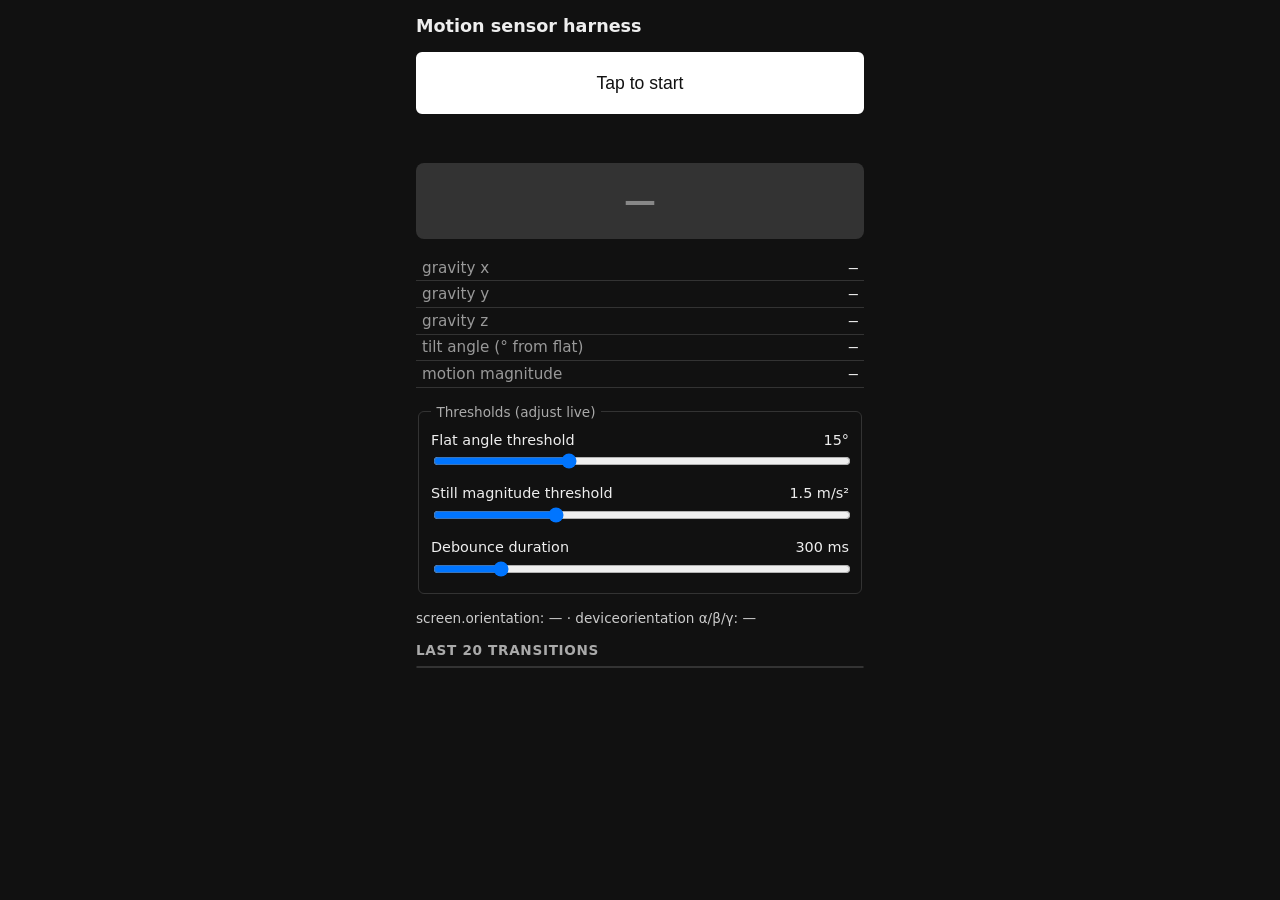
==== app/harness.html @ 33728310 "Add M1 rules engine and single-rack tap-driven play Full Shut the Box rules for one rack: roll, full" ====
<!doctype html>
<html lang="en">
<head>
<meta charset="utf-8">
<meta name="viewport" content="width=device-width, initial-scale=1">
<title>Motion sensor harness</title>
<style>
  * { box-sizing: border-box; }
  html, body {
    margin: 0;
    padding: 0;
    background: #111111;
    color: #eeeeee;
    font-family: -apple-system, system-ui, sans-serif;
  }
  body {
    padding: 1rem;
    max-width: 480px;
    margin: 0 auto;
  }
  h1 {
    font-size: 1.1rem;
    font-weight: 600;
    margin: 0 0 1rem;
  }
  button#start {
    display: block;
    width: 100%;
    padding: 1em;
    font-size: 1.1rem;
    color: #111111;
    background: #ffffff;
    border: 3px solid #ffffff;
    border-radius: 6px;
    margin-bottom: 1rem;
  }
  button#start:active { background: #cccccc; }
  #status {
    font-size: 0.85rem;
    color: #aaaaaa;
    margin-bottom: 1rem;
    min-height: 1.2em;
  }
  #flat-indicator {
    text-align: center;
    font-size: 2rem;
    font-weight: 700;
    padding: 0.6em;
    border-radius: 8px;
    margin-bottom: 1rem;
    background: #333333;
    color: #888888;
  }
  #flat-indicator.flat {
    background: #1c6e2e;
    color: #ffffff;
  }
  #flat-indicator.not-flat {
    background: #7a1c1c;
    color: #ffffff;
  }
  table.readout {
    width: 100%;
    border-collapse: collapse;
    font-variant-numeric: tabular-nums;
    font-size: 0.95rem;
    margin-bottom: 1rem;
  }
  table.readout td {
    padding: 0.25em 0.4em;
    border-bottom: 1px solid #333333;
  }
  table.readout td:first-child {
    color: #999999;
  }
  table.readout td:last-child {
    text-align: right;
    font-family: ui-monospace, monospace;
  }
  fieldset {
    border: 1px solid #333333;
    border-radius: 6px;
    margin-bottom: 1rem;
    padding: 0.75rem;
  }
  legend {
    padding: 0 0.4em;
    font-size: 0.85rem;
    color: #aaaaaa;
  }
  .slider-row {
    margin-bottom: 0.75rem;
  }
  .slider-row:last-child { margin-bottom: 0; }
  .slider-row label {
    display: flex;
    justify-content: space-between;
    font-size: 0.9rem;
    margin-bottom: 0.25em;
  }
  .slider-row input[type="range"] {
    width: 100%;
  }
  #orientation {
    font-size: 0.85rem;
    color: #cccccc;
    margin-bottom: 1rem;
  }
  h2 {
    font-size: 0.85rem;
    font-weight: 600;
    color: #aaaaaa;
    margin: 0 0 0.5rem;
    text-transform: uppercase;
    letter-spacing: 0.05em;
  }
  #log {
    list-style: none;
    margin: 0;
    padding: 0;
    font-size: 0.85rem;
    font-family: ui-monospace, monospace;
    max-height: 40vh;
    overflow-y: auto;
    border: 1px solid #333333;
    border-radius: 6px;
  }
  #log li {
    padding: 0.35em 0.6em;
    border-bottom: 1px solid #222222;
  }
  #log li:last-child { border-bottom: none; }
  #log li.flat { color: #6fce85; }
  #log li.not-flat { color: #e08a8a; }
</style>
</head>
<body>
  <h1>Motion sensor harness</h1>

  <button id="start">Tap to start</button>
  <div id="status"></div>

  <div id="flat-indicator">—</div>

  <table class="readout">
    <tr><td>gravity x</td><td id="gx">—</td></tr>
    <tr><td>gravity y</td><td id="gy">—</td></tr>
    <tr><td>gravity z</td><td id="gz">—</td></tr>
    <tr><td>tilt angle (° from flat)</td><td id="angle">—</td></tr>
    <tr><td>motion magnitude</td><td id="motion">—</td></tr>
  </table>

  <fieldset>
    <legend>Thresholds (adjust live)</legend>
    <div class="slider-row">
      <label><span>Flat angle threshold</span><span id="angle-val">15°</span></label>
      <input type="range" id="angle-threshold" min="1" max="45" step="1" value="15">
    </div>
    <div class="slider-row">
      <label><span>Still magnitude threshold</span><span id="still-val">1.5 m/s²</span></label>
      <input type="range" id="still-threshold" min="0.1" max="5" step="0.1" value="1.5">
    </div>
    <div class="slider-row">
      <label><span>Debounce duration</span><span id="debounce-val">300 ms</span></label>
      <input type="range" id="debounce-duration" min="0" max="2000" step="50" value="300">
    </div>
  </fieldset>

  <div id="orientation">screen.orientation: — · deviceorientation α/β/γ: —</div>

  <h2>Last 20 transitions</h2>
  <ul id="log"></ul>

<script>
(function () {
  'use strict';

  var startBtn = document.getElementById('start');
  var statusEl = document.getElementById('status');
  var indicatorEl = document.getElementById('flat-indicator');
  var gxEl = document.getElementById('gx');
  var gyEl = document.getElementById('gy');
  var gzEl = document.getElementById('gz');
  var angleEl = document.getElementById('angle');
  var motionEl = document.getElementById('motion');
  var orientationEl = document.getElementById('orientation');
  var logEl = document.getElementById('log');

  var angleThresholdInput = document.getElementById('angle-threshold');
  var stillThresholdInput = document.getElementById('still-threshold');
  var debounceInput = document.getElementById('debounce-duration');
  var angleValEl = document.getElementById('angle-val');
  var stillValEl = document.getElementById('still-val');
  var debounceValEl = document.getElementById('debounce-val');

  angleThresholdInput.addEventListener('input', function () {
    angleValEl.textContent = angleThresholdInput.value + '°';
  });
  stillThresholdInput.addEventListener('input', function () {
    stillValEl.textContent = stillThresholdInput.value + ' m/s²';
  });
  debounceInput.addEventListener('input', function () {
    debounceValEl.textContent = debounceInput.value + ' ms';
  });

  var lastGravity = null;
  var stableSince = null;
  var candidateFlat = null;
  var currentFlat = null; // null = unknown, true/false once determined
  var transitions = [];

  function fmt(n) {
    return (Math.round(n * 100) / 100).toFixed(2);
  }

  function pushTransition(isFlat) {
    var now = new Date();
    var hh = String(now.getHours()).padStart(2, '0');
    var mm = String(now.getMinutes()).padStart(2, '0');
    var ss = String(now.getSeconds()).padStart(2, '0');
    var ms = String(now.getMilliseconds()).padStart(3, '0');
    transitions.unshift({
      time: hh + ':' + mm + ':' + ss + '.' + ms,
      flat: isFlat
    });
    if (transitions.length > 20) transitions.length = 20;
    renderLog();
  }

  function renderLog() {
    logEl.innerHTML = '';
    transitions.forEach(function (t) {
      var li = document.createElement('li');
      li.className = t.flat ? 'flat' : 'not-flat';
      li.textContent = t.time + '  →  ' + (t.flat ? 'FLAT' : 'NOT FLAT');
      logEl.appendChild(li);
    });
  }

  function onMotion(event) {
    var g = event.accelerationIncludingGravity;
    if (!g || g.x === null) return;

    gxEl.textContent = fmt(g.x);
    gyEl.textContent = fmt(g.y);
    gzEl.textContent = fmt(g.z);

    var magnitude = Math.sqrt(g.x * g.x + g.y * g.y + g.z * g.z);
    var angleFromFlat = magnitude > 0
      ? Math.acos(Math.min(1, Math.abs(g.z) / magnitude)) * (180 / Math.PI)
      : 90;
    angleEl.textContent = fmt(angleFromFlat) + '°';

    var motionMagnitude;
    var a = event.acceleration;
    if (a && a.x !== null) {
      motionMagnitude = Math.sqrt(a.x * a.x + a.y * a.y + a.z * a.z);
    } else if (lastGravity) {
      motionMagnitude = Math.sqrt(
        Math.pow(g.x - lastGravity.x, 2) +
        Math.pow(g.y - lastGravity.y, 2) +
        Math.pow(g.z - lastGravity.z, 2)
      );
    } else {
      motionMagnitude = 0;
    }
    motionEl.textContent = fmt(motionMagnitude);
    lastGravity = g;

    var angleThreshold = parseFloat(angleThresholdInput.value);
    var stillThreshold = parseFloat(stillThresholdInput.value);
    var debounceMs = parseFloat(debounceInput.value);

    var meetsFlat = angleFromFlat <= angleThreshold && motionMagnitude <= stillThreshold;
    var now = performance.now();

    if (meetsFlat !== candidateFlat) {
      candidateFlat = meetsFlat;
      stableSince = now;
    }

    if (candidateFlat !== null && (now - stableSince) >= debounceMs) {
      if (currentFlat !== candidateFlat) {
        currentFlat = candidateFlat;
        indicatorEl.textContent = currentFlat ? 'FLAT' : 'NOT FLAT';
        indicatorEl.className = currentFlat ? 'flat' : 'not-flat';
        pushTransition(currentFlat);
      }
    }
  }

  function onOrientation(event) {
    var screenType = (screen.orientation && screen.orientation.type) || 'unavailable';
    var a = event.alpha === null ? '—' : Math.round(event.alpha);
    var b = event.beta === null ? '—' : Math.round(event.beta);
    var c = event.gamma === null ? '—' : Math.round(event.gamma);
    orientationEl.textContent = 'screen.orientation: ' + screenType +
      ' · deviceorientation α/β/γ: ' + a + ' / ' + b + ' / ' + c;
  }

  function startListening() {
    window.addEventListener('devicemotion', onMotion);
    window.addEventListener('deviceorientation', onOrientation);
    statusEl.textContent = 'Listening. Move the phone.';
  }

  function requestAndStart() {
    var needsMotionPermission = typeof DeviceMotionEvent !== 'undefined' &&
      typeof DeviceMotionEvent.requestPermission === 'function';
    var needsOrientationPermission = typeof DeviceOrientationEvent !== 'undefined' &&
      typeof DeviceOrientationEvent.requestPermission === 'function';

    if (!needsMotionPermission && !needsOrientationPermission) {
      startListening();
      return;
    }

    var motionPromise = needsMotionPermission
      ? DeviceMotionEvent.requestPermission()
      : Promise.resolve('granted');
    var orientationPromise = needsOrientationPermission
      ? DeviceOrientationEvent.requestPermission()
      : Promise.resolve('granted');

    Promise.all([motionPromise, orientationPromise])
      .then(function (results) {
        if (results[0] === 'granted' && results[1] === 'granted') {
          startListening();
        } else {
          statusEl.textContent = 'Permission denied: ' + results.join(', ');
        }
      })
      .catch(function (err) {
        statusEl.textContent = 'Permission request failed: ' + err.message;
      });
  }

  startBtn.addEventListener('click', requestAndStart);
})();
</script>
</body>
</html>
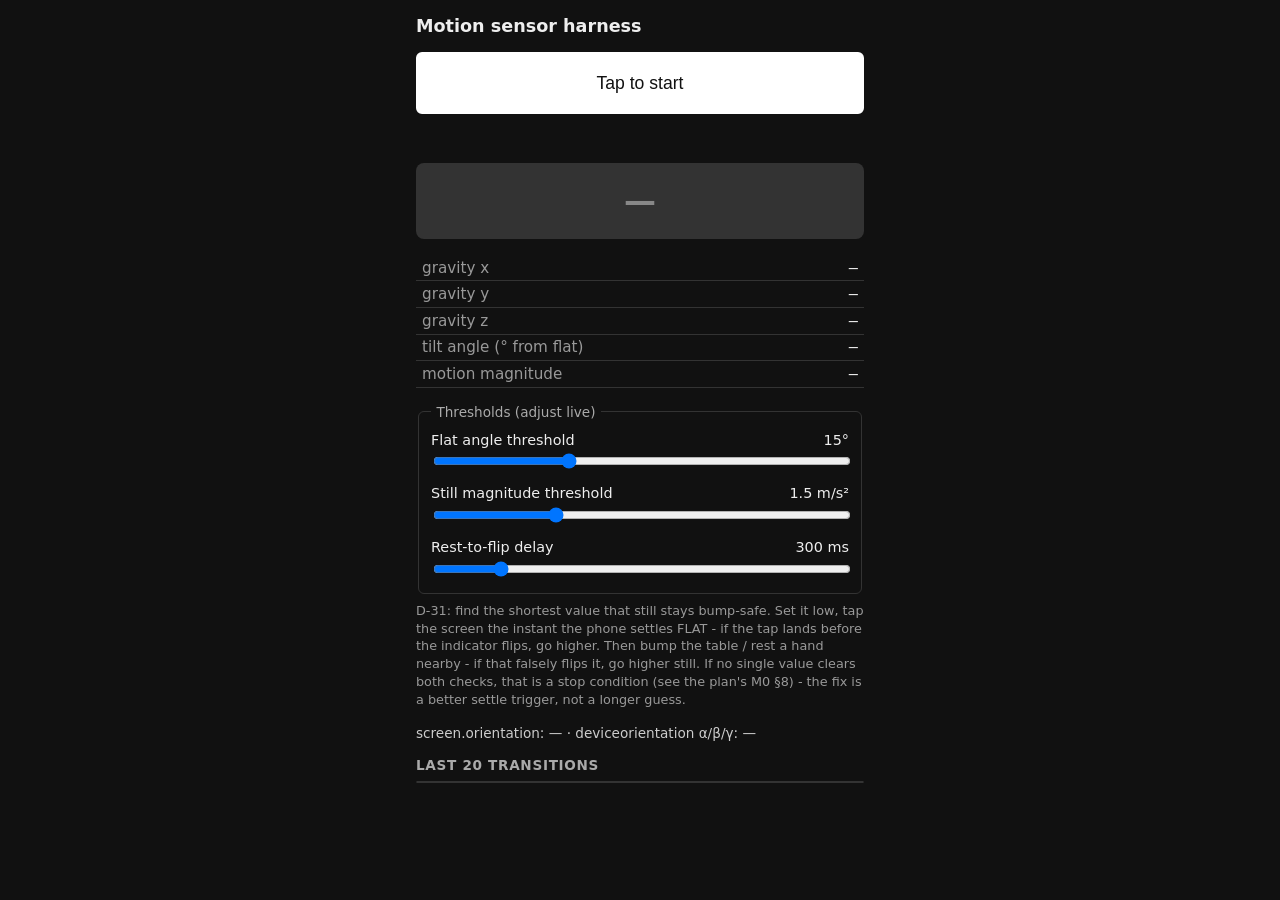
==== commit 2b5b86f6: "Remove orientation lock; rename debounce to rest-to-flip delay D-08 (always landscape, screen-orient" ====
--- a/app/harness.html
+++ b/app/harness.html
@@ -106,6 +106,12 @@
     color: #cccccc;
     margin-bottom: 1rem;
   }
+  #rest-to-flip-note {
+    font-size: 0.8rem;
+    color: #999999;
+    margin: -0.5rem 0 1rem;
+    line-height: 1.4;
+  }
   h2 {
     font-size: 0.85rem;
     font-weight: 600;
@@ -161,10 +167,19 @@
       <input type="range" id="still-threshold" min="0.1" max="5" step="0.1" value="1.5">
     </div>
     <div class="slider-row">
-      <label><span>Debounce duration</span><span id="debounce-val">300 ms</span></label>
+      <label><span>Rest-to-flip delay</span><span id="debounce-val">300 ms</span></label>
       <input type="range" id="debounce-duration" min="0" max="2000" step="50" value="300">
     </div>
   </fieldset>
+
+  <div id="rest-to-flip-note">
+    D-31: find the shortest value that still stays bump-safe. Set it low, tap
+    the screen the instant the phone settles FLAT - if the tap lands before
+    the indicator flips, go higher. Then bump the table / rest a hand nearby
+    - if that falsely flips it, go higher still. If no single value clears
+    both checks, that is a stop condition (see the plan's M0 §8) - the fix is
+    a better settle trigger, not a longer guess.
+  </div>
 
   <div id="orientation">screen.orientation: — · deviceorientation α/β/γ: —</div>
 
